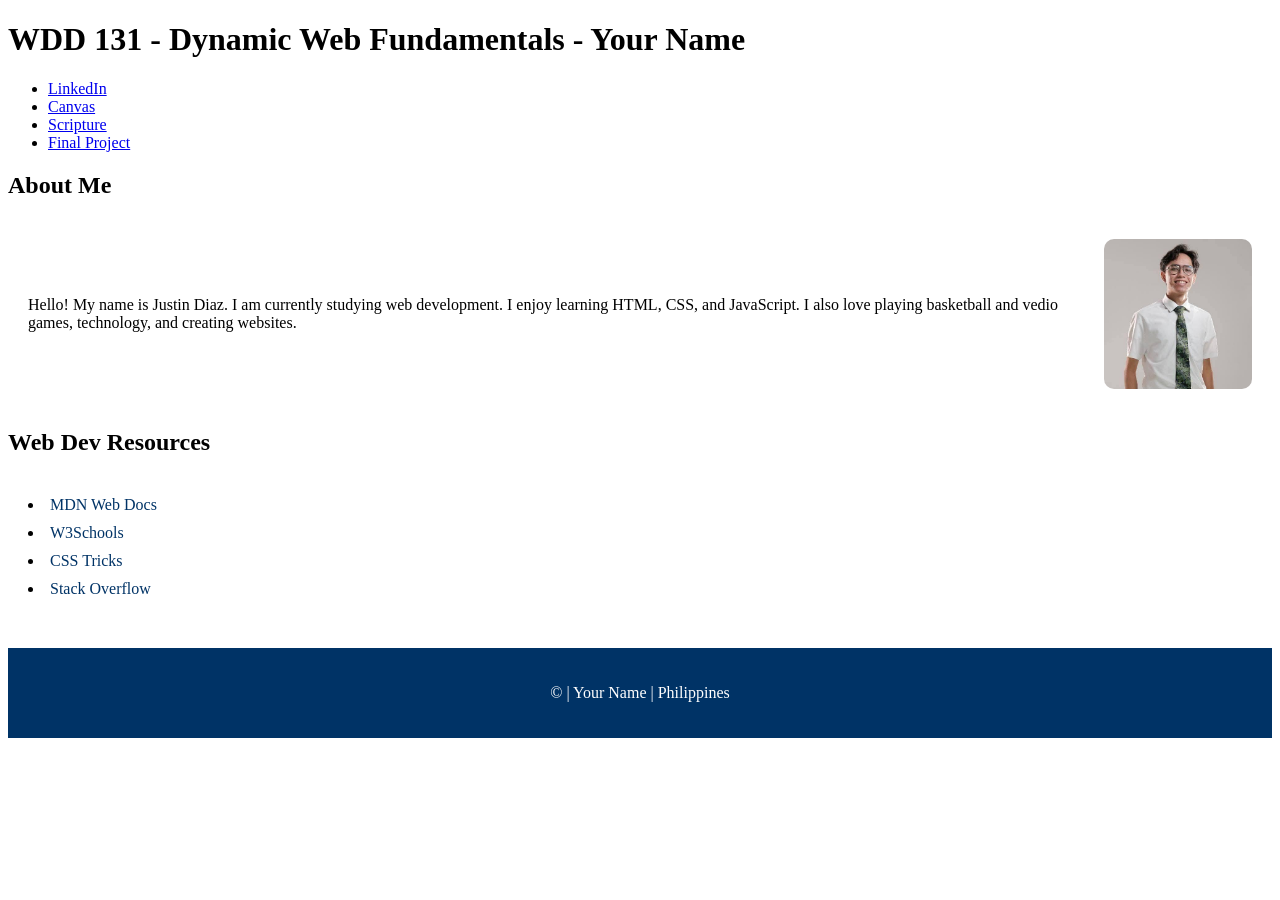
==== index.html @ d5359da7 "finish" ====
<!DOCTYPE html>
<body>

    <!-- HEADER -->
    <header>
        <h1>
            WDD 131 - Dynamic Web Fundamentals -
            <span class="highlight">Your Name</span>
        </h1>

        <nav>
            <ul class="navigation">
                <li><a href="https://www.linkedin.com" target="_blank">LinkedIn</a></li>
                <li><a href="https://byui.instructure.com" target="_blank">Canvas</a></li>
                <li><a href="https://www.churchofjesuschrist.org" target="_blank">Scripture</a></li>
                <li><a href="#">Final Project</a></li>
                 <link rel="stylesheet" href="css/style.css">
            </ul>
        </nav>
    </header>

    <!-- MAIN CONTENT -->
    <main>

        <!-- ABOUT ME SECTION -->
        <section class="card">
            <h2>About Me</h2>

            <div class="about-content">
                <div>
                    <p>
                        Hello! My name is Justin Diaz. I am currently studying web development.
                        I enjoy learning HTML, CSS, and JavaScript. I also love playing basketball and vedio games,
                        technology, and creating websites.
                    </p>
                </div>

                <img src="images/profile.jpg" alt="Profile Picture">
            </div>
        </section>

        <!-- RESOURCES SECTION -->
        <section class="card">
            <h2>Web Dev Resources</h2>

            <ul class="resources">
                <li><a href="https://developer.mozilla.org" target="_blank">MDN Web Docs</a></li>
                <li><a href="https://www.w3schools.com" target="_blank">W3Schools</a></li>
                <li><a href="https://css-tricks.com" target="_blank">CSS Tricks</a></li>
                <li><a href="https://stackoverflow.com" target="_blank">Stack Overflow</a></li>
            </ul>
        </section>

    </main>

    <!-- FOOTER -->
    <footer>
        <p>
            © <span id="currentyear"></span> | Your Name | Philippines
        </p>

        <p id="lastModified"></p>
    </footer>

</body>
</html>
---- css/style.css ----
/* RESET */
    text-align center


.card p,
.card ul {
    padding: 20px;
}

/* ABOUT CONTENT */
.about-content {
    display: flex;
    align-items: center;
    gap: 20px;
    padding: 20px;
}

.about-content img {
    width: 150px;
    height: 150px;
    object-fit: cover;
    border-radius: 10px;
}

/* RESOURCES */
.resources {
    list-style-position: inside;
}

.resources li {
    margin-bottom: 10px;
}

.resources a {
    color: #003366;
    text-decoration: none;
}

.resources a:hover {
    text-decoration: underline;
}

/* FOOTER */
footer {
    background-color: #003366;
    color: white;
    text-align: center;
    padding: 20px;
    margin-top: 20px;
}

#lastModified {
    color: #ffd700;
    margin-top: 10px;
}

/* RESPONSIVE DESIGN */
@media (max-width: 768px) {
    main {
        grid-template-columns: 1fr;
    }

    .about-content {
        flex-direction: column;
        text-align: center;
    }

    .navigation {
        flex-direction: column;
    }
}
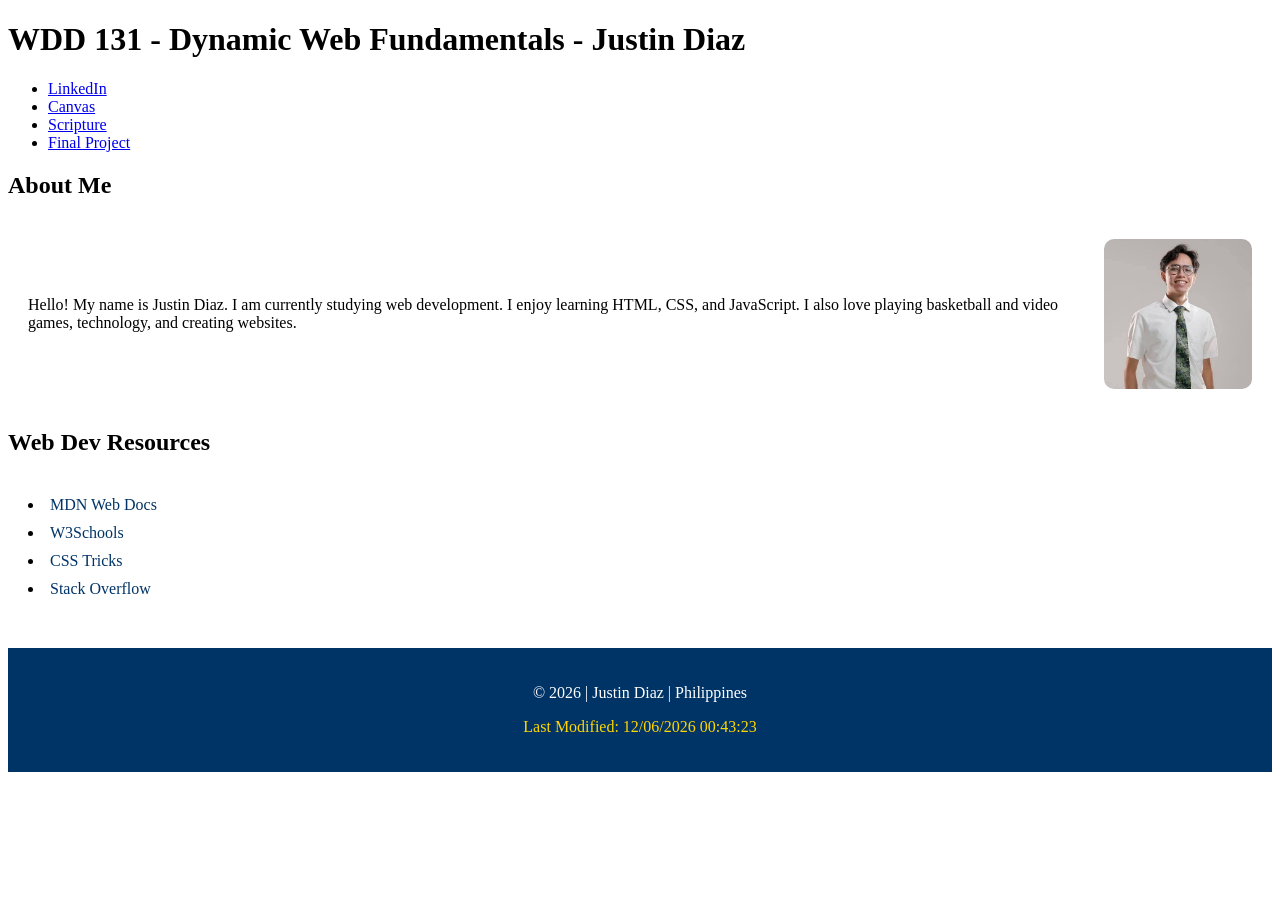
==== commit f0c35fb1: "finish" ====
--- a/index.html
+++ b/index.html
@@ -1,11 +1,21 @@
 <!DOCTYPE html>
+<html lang="en-US">
+<head>
+    <meta charset="UTF-8">
+    <meta name="viewport" content="width=device-width, initial-scale=1.0">
+    
+    <title>WDD 131 - Dynamic Web Fundamentals - Justin Diaz</title>
+    
+    <meta name="description" content="WDD 131 - Dynamic Web Fundamentals course assignment portal for Justin Diaz. Highlights web development skills and resources.">
+    <meta name="author" content="Justin Diaz">
+    
+    <link rel="stylesheet" href="styles/style.css">
+</head>
 <body>
 
-    <!-- HEADER -->
     <header>
         <h1>
-            WDD 131 - Dynamic Web Fundamentals -
-            <span class="highlight">Your Name</span>
+            <span id="course-title">WDD 131 - Dynamic Web Fundamentals</span> - Justin Diaz
         </h1>
 
         <nav>
@@ -14,35 +24,27 @@
                 <li><a href="https://byui.instructure.com" target="_blank">Canvas</a></li>
                 <li><a href="https://www.churchofjesuschrist.org" target="_blank">Scripture</a></li>
                 <li><a href="#">Final Project</a></li>
-                 <link rel="stylesheet" href="css/style.css">
             </ul>
         </nav>
     </header>
 
-    <!-- MAIN CONTENT -->
     <main>
-
-        <!-- ABOUT ME SECTION -->
         <section class="card">
             <h2>About Me</h2>
-
             <div class="about-content">
                 <div>
                     <p>
                         Hello! My name is Justin Diaz. I am currently studying web development.
-                        I enjoy learning HTML, CSS, and JavaScript. I also love playing basketball and vedio games,
+                        I enjoy learning HTML, CSS, and JavaScript. I also love playing basketball and video games,
                         technology, and creating websites.
                     </p>
                 </div>
-
-                <img src="images/profile.jpg" alt="Profile Picture">
+                <img src="images/profile.jpg" alt="Justin Diaz Profile Picture">
             </div>
         </section>
 
-        <!-- RESOURCES SECTION -->
         <section class="card">
             <h2>Web Dev Resources</h2>
-
             <ul class="resources">
                 <li><a href="https://developer.mozilla.org" target="_blank">MDN Web Docs</a></li>
                 <li><a href="https://www.w3schools.com" target="_blank">W3Schools</a></li>
@@ -50,16 +52,14 @@
                 <li><a href="https://stackoverflow.com" target="_blank">Stack Overflow</a></li>
             </ul>
         </section>
-
     </main>
 
-    <!-- FOOTER -->
     <footer>
         <p>
-            © <span id="currentyear"></span> | Your Name | Philippines
+            © <span id="currentyear"></span> | Justin Diaz | Philippines
         </p>
-
         <p id="lastModified"></p>
+        <script src="scripts/getdates.js"></script>
     </footer>
 
 </body>
--- a/styles/style.css
+++ b/styles/style.css
@@ -0,0 +1,71 @@
+/* RESET */
+    text-align center
+
+
+.card p,
+.card ul {
+    padding: 20px;
+}
+
+/* ABOUT CONTENT */
+.about-content {
+    display: flex;
+    align-items: center;
+    gap: 20px;
+    padding: 20px;
+}
+
+.about-content img {
+    width: 150px;
+    height: 150px;
+    object-fit: cover;
+    border-radius: 10px;
+}
+
+/* RESOURCES */
+.resources {
+    list-style-position: inside;
+}
+
+.resources li {
+    margin-bottom: 10px;
+}
+
+.resources a {
+    color: #003366;
+    text-decoration: none;
+}
+
+.resources a:hover {
+    text-decoration: underline;
+}
+
+/* FOOTER */
+footer {
+    background-color: #003366;
+    color: white;
+    text-align: center;
+    padding: 20px;
+    margin-top: 20px;
+}
+
+#lastModified {
+    color: #ffd700;
+    margin-top: 10px;
+}
+
+/* RESPONSIVE DESIGN */
+@media (max-width: 768px) {
+    main {
+        grid-template-columns: 1fr;
+    }
+
+    .about-content {
+        flex-direction: column;
+        text-align: center;
+    }
+
+    .navigation {
+        flex-direction: column;
+    }
+}
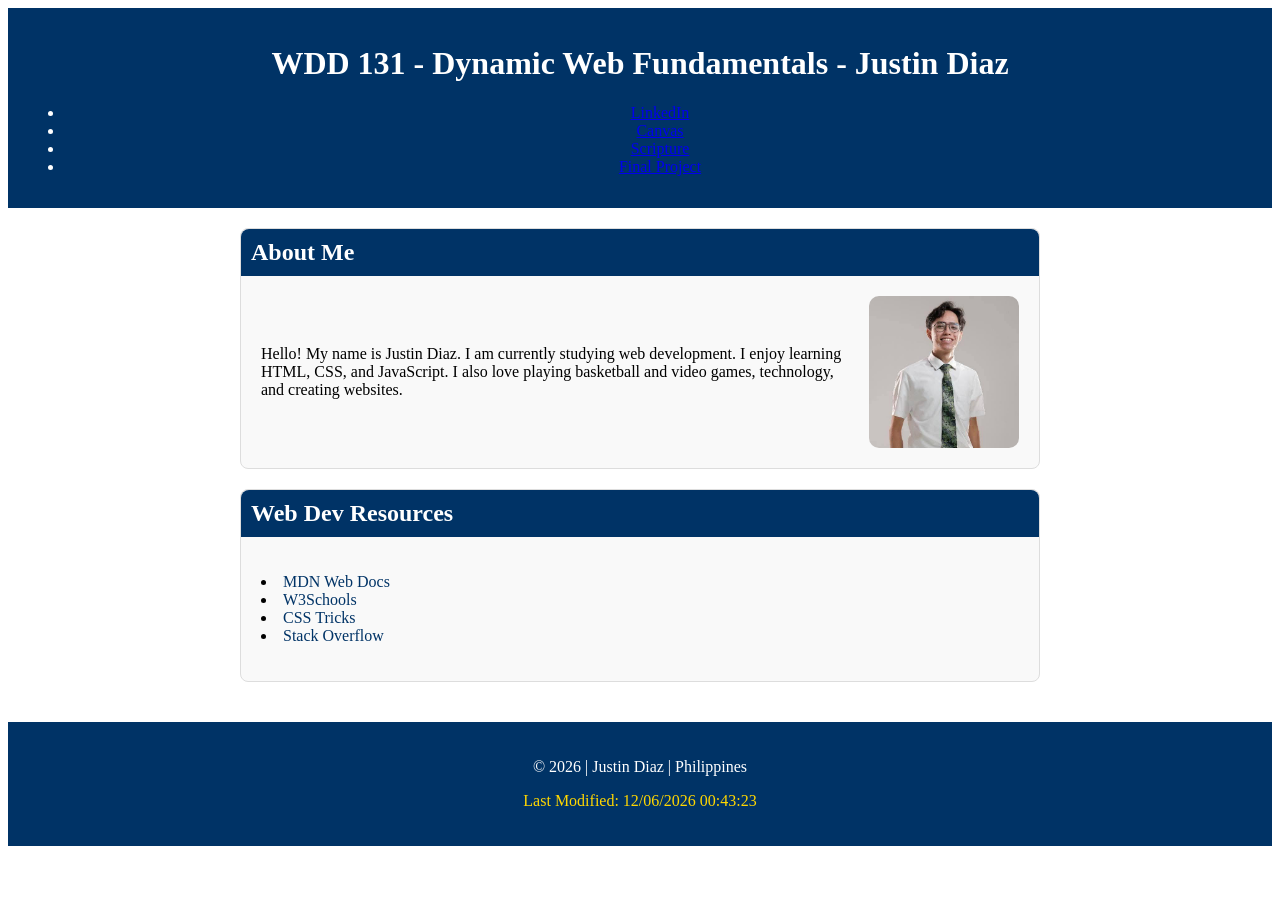
==== commit c939ec65: "finish" ====
--- a/index.html
+++ b/index.html
@@ -3,13 +3,15 @@
 <head>
     <meta charset="UTF-8">
     <meta name="viewport" content="width=device-width, initial-scale=1.0">
-    
     <title>WDD 131 - Dynamic Web Fundamentals - Justin Diaz</title>
-    
-    <meta name="description" content="WDD 131 - Dynamic Web Fundamentals course assignment portal for Justin Diaz. Highlights web development skills and resources.">
+    <meta name="description" content="Course portal for WDD 131: Dynamic Web Fundamentals.">
     <meta name="author" content="Justin Diaz">
-    
-    <link rel="stylesheet" href="styles/style.css">
+
+    <link rel="preconnect" href="https://fonts.googleapis.com">
+    <link rel="preconnect" href="https://fonts.gstatic.com" crossorigin>
+    <link href="https://fonts.googleapis.com/css2?family=Roboto:wght@400;700&display=swap" rel="stylesheet">
+
+    <link rel="stylesheet" href="styles/base.css">
 </head>
 <body>
 
--- a/styles/base.css
+++ b/styles/base.css
@@ -0,0 +1,83 @@
+/* css */
+header {
+    background-color: #003366;
+    color: white;
+    padding: 1rem;
+    text-align: center;
+}
+
+main {
+    max-width: 800px;
+    margin: 0 auto;
+    padding: 20px;
+    /* GRID REQUIREMENT */
+    display: grid;
+    grid-template-columns: 1fr; 
+    gap: 20px;
+}
+
+footer {
+    background-color: #003366;
+    color: white;
+    text-align: center;
+    padding: 20px;
+    margin-top: 20px;
+}
+
+/* CARD STYLES */
+.card {
+    border: 1px solid #ddd;
+    border-radius: 8px;
+    background-color: #f9f9f9;
+}
+
+.card h2 {
+    background-color: #003366;
+    color: white;
+    margin: 0;
+    padding: 10px;
+    border-radius: 8px 8px 0 0;
+}
+
+/* ABOUT CONTENT - FLEXBOX REQUIREMENT (Passed) */
+.about-content {
+    display: flex;
+    align-items: center;
+    gap: 20px;
+    padding: 20px;
+}
+
+.about-content img {
+    width: 150px;
+    height: auto;
+    border-radius: 10px;
+}
+
+/* RESOURCES - HOVER REQUIREMENT (Passed) */
+.resources {
+    list-style-position: inside;
+    padding: 20px;
+}
+
+.resources a {
+    color: #003366;
+    text-decoration: none;
+}
+
+.resources a:hover {
+    text-decoration: underline;
+    font-weight: bold;
+}
+
+#lastModified {
+    color: #ffd700;
+    margin-top: 10px;
+}
+
+/* RESPONSIVE DESIGN */
+@media (max-width: 600px) {
+    .about-content {
+        flex-direction: column;
+        text-align: center;
+    }
+}
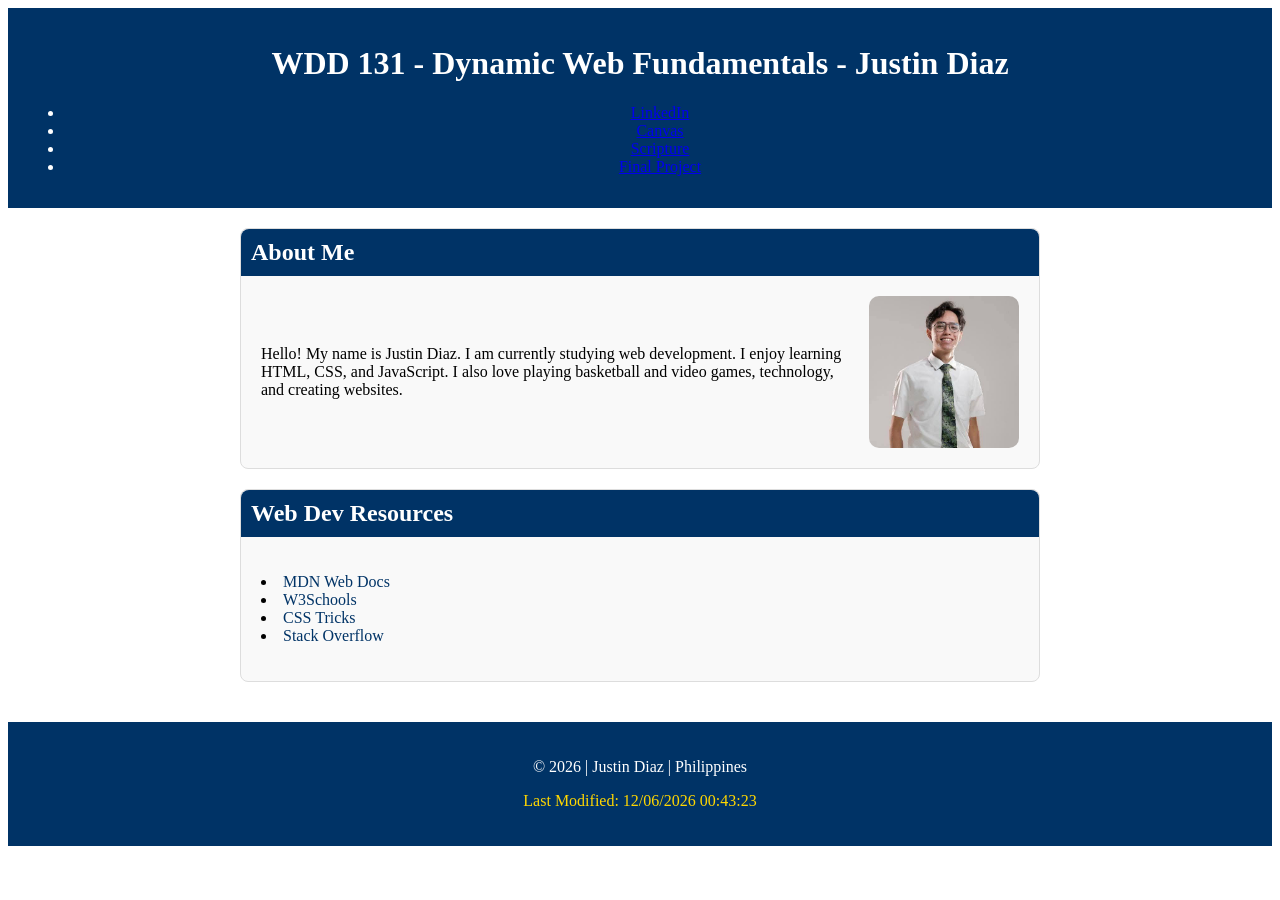
==== commit aade5b7f: "finish" ====
--- a/index.html
+++ b/index.html
@@ -12,6 +12,8 @@
     <link href="https://fonts.googleapis.com/css2?family=Roboto:wght@400;700&display=swap" rel="stylesheet">
 
     <link rel="stylesheet" href="styles/base.css">
+
+    <script src="scripts/getdates.js" defer></script>
 </head>
 <body>
 
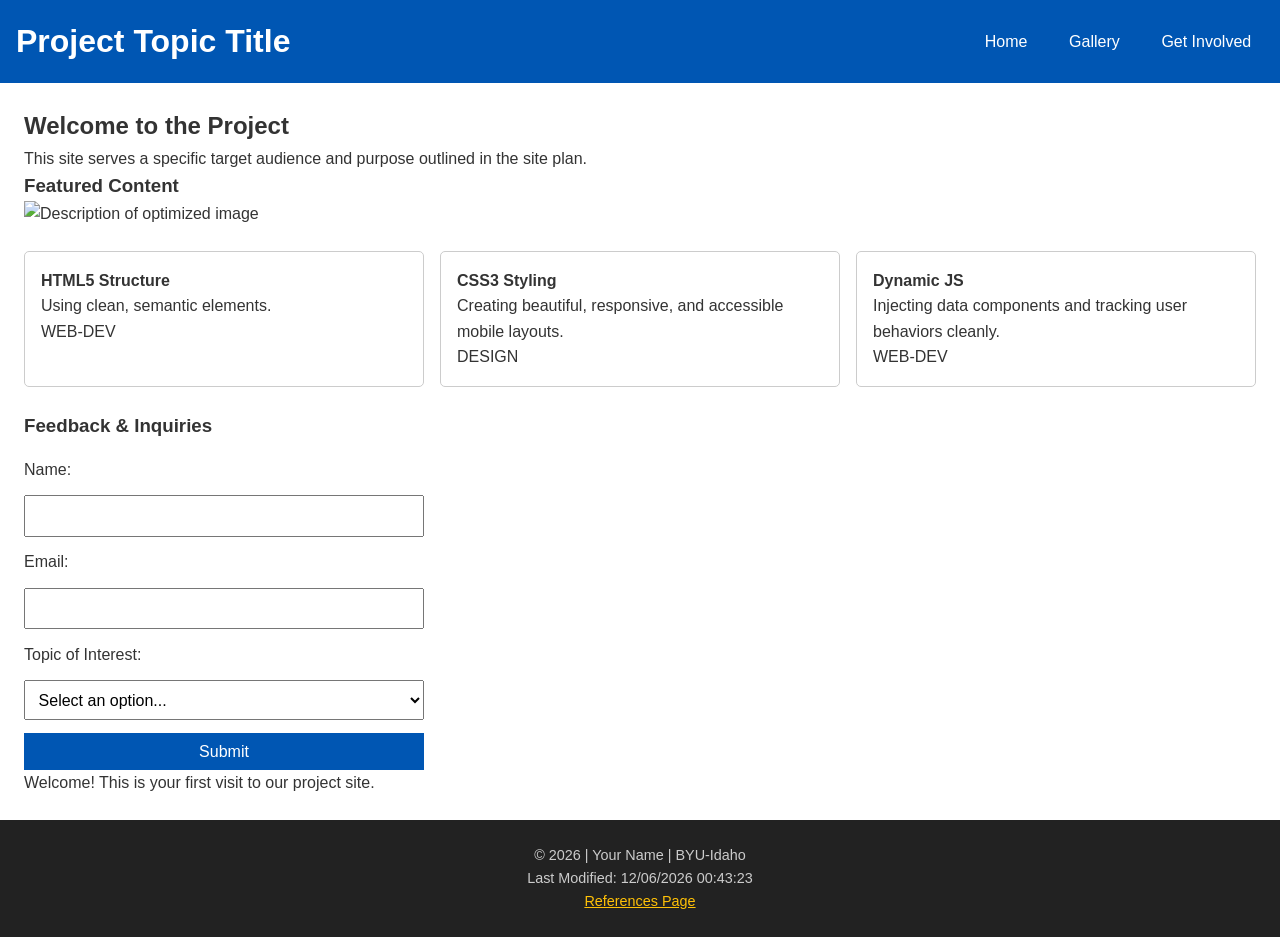
==== commit 00bf3851: "f" ====
--- a/index.html
+++ b/index.html
@@ -1,70 +1,65 @@
 <!DOCTYPE html>
-<html lang="en-US">
+<html lang="en">
 <head>
     <meta charset="UTF-8">
     <meta name="viewport" content="width=device-width, initial-scale=1.0">
-    <title>WDD 131 - Dynamic Web Fundamentals - Justin Diaz</title>
-    <meta name="description" content="Course portal for WDD 131: Dynamic Web Fundamentals.">
-    <meta name="author" content="Justin Diaz">
-
-    <link rel="preconnect" href="https://fonts.googleapis.com">
-    <link rel="preconnect" href="https://fonts.gstatic.com" crossorigin>
-    <link href="https://fonts.googleapis.com/css2?family=Roboto:wght@400;700&display=swap" rel="stylesheet">
-
-    <link rel="stylesheet" href="styles/base.css">
-
-    <script src="scripts/getdates.js" defer></script>
+    <title>My Project Title</title>
+    <link rel="stylesheet" href="styles/styles.css">
+    <script src="scripts/project.js" defer></script>
 </head>
 <body>
-
     <header>
-        <h1>
-            <span id="course-title">WDD 131 - Dynamic Web Fundamentals</span> - Justin Diaz
-        </h1>
-
-        <nav>
-            <ul class="navigation">
-                <li><a href="https://www.linkedin.com" target="_blank">LinkedIn</a></li>
-                <li><a href="https://byui.instructure.com" target="_blank">Canvas</a></li>
-                <li><a href="https://www.churchofjesuschrist.org" target="_blank">Scripture</a></li>
-                <li><a href="#">Final Project</a></li>
-            </ul>
+        <h1>Project Topic Title</h1>
+        <button id="menu-toggle" aria-label="Toggle Menu">&#9776;</button>
+        <nav id="main-nav">
+            <a href="index.html" class="active">Home</a>
+            <a href="gallery.html">Gallery</a>
+            <a href="join.html">Get Involved</a>
         </nav>
     </header>
 
     <main>
-        <section class="card">
-            <h2>About Me</h2>
-            <div class="about-content">
-                <div>
-                    <p>
-                        Hello! My name is Justin Diaz. I am currently studying web development.
-                        I enjoy learning HTML, CSS, and JavaScript. I also love playing basketball and video games,
-                        technology, and creating websites.
-                    </p>
-                </div>
-                <img src="images/profile.jpg" alt="Justin Diaz Profile Picture">
-            </div>
+        <section id="hero">
+            <h2>Welcome to the Project</h2>
+            <p>This site serves a specific target audience and purpose outlined in the site plan.</p>
         </section>
 
-        <section class="card">
-            <h2>Web Dev Resources</h2>
-            <ul class="resources">
-                <li><a href="https://developer.mozilla.org" target="_blank">MDN Web Docs</a></li>
-                <li><a href="https://www.w3schools.com" target="_blank">W3Schools</a></li>
-                <li><a href="https://css-tricks.com" target="_blank">CSS Tricks</a></li>
-                <li><a href="https://stackoverflow.com" target="_blank">Stack Overflow</a></li>
-            </ul>
+        <section id="featured-content">
+            <h3>Featured Content</h3>
+            <picture>
+                <img src="images/placeholder-low.jpg" data-src="images/optimized-hero.jpg" alt="Description of optimized image" loading="lazy" class="lazy-img">
+            </picture>
+            <div id="dynamic-cards">
+                </div>
+        </section>
+
+        <section id="form-section">
+            <h3>Feedback & Inquiries</h3>
+            <form id="project-form" action="thanks.html" method="get">
+                <label biographies-label for="user-name">Name:</label>
+                <input type="text" id="user-name" name="userName" required>
+
+                <label for="user-email">Email:</label>
+                <input type="email" id="user-email" name="userEmail" required>
+
+                <label for="interest-select">Topic of Interest:</label>
+                <select id="interest-select" name="interest" required>
+                    <option value="" disabled selected>Select an option...</option>
+                    <option value="web-dev">Web Development</option>
+                    <option value="design">UI/UX Design</option>
+                    <option value="other">Other</option>
+                </select>
+
+                <button type="submit">Submit</button>
+            </form>
+            <p id="visit-counter"></p>
         </section>
     </main>
 
     <footer>
-        <p>
-            © <span id="currentyear"></span> | Justin Diaz | Philippines
-        </p>
-        <p id="lastModified"></p>
-        <script src="scripts/getdates.js"></script>
+        <p>&copy; <span id="current-year"></span> | Your Name | BYU-Idaho</p>
+        <p>Last Modified: <span id="last-modified"></span></p>
+        <p><a href="references.html">References Page</a></p>
     </footer>
-
 </body>
 </html>
--- a/styles/styles.css
+++ b/styles/styles.css
@@ -0,0 +1,126 @@
+/* Custom variables for quick styling adjustments */
+:root {
+    --primary-color: #0056b3;
+    --secondary-color: #e9ecef;
+    --text-color: #333;
+    --accent-color: #ffc107;
+}
+
+* {
+    box-sizing: border-box;
+    margin: 0;
+    padding: 0;
+}
+
+body {
+    font-family: 'Segoe UI', Tahoma, Geneva, Verdana, sans-serif;
+    line-height: 1.6;
+    color: var(--text-color);
+}
+
+header {
+    background-color: var(--primary-color);
+    color: white;
+    padding: 1rem;
+    display: flex;
+    justify-content: space-between;
+    align-items: center;
+}
+
+#menu-toggle {
+    font-size: 1.5rem;
+    background: none;
+    border: none;
+    color: white;
+    cursor: pointer;
+}
+
+nav {
+    display: none; /* Hide for mobile dropdown by default */
+    flex-direction: column;
+    width: 100%;
+}
+
+nav.open {
+    display: flex;
+}
+
+nav a {
+    color: white;
+    padding: 0.8rem;
+    text-decoration: none;
+}
+
+main {
+    padding: 1.5rem;
+}
+
+/* Form Styles */
+form {
+    display: flex;
+    flex-direction: column;
+    gap: 0.8rem;
+    max-width: 400px;
+    margin-top: 1rem;
+}
+
+input, select, button {
+    padding: 0.6rem;
+    font-size: 1rem;
+}
+
+button {
+    background-color: var(--primary-color);
+    color: white;
+    border: none;
+    cursor: pointer;
+}
+
+/* Card layout grid setup */
+#dynamic-cards {
+    display: grid;
+    grid-template-columns: 1fr;
+    gap: 1rem;
+    margin: 1.5rem 0;
+}
+
+.card {
+    border: 1px solid #ccc;
+    padding: 1rem;
+    border-radius: 5px;
+    background-color: #fff;
+}
+
+footer {
+    background-color: #222;
+    color: #ccc;
+    text-align: center;
+    padding: 1.5rem;
+    font-size: 0.9rem;
+}
+
+footer a {
+    color: var(--accent-color);
+}
+
+/* Tablet & Desktop Adjustments (Responsive Media Queries) */
+@media (min-width: 768px) {
+    #menu-toggle {
+        display: none; /* Hide toggle on desktop */
+    }
+
+    header {
+        flex-direction: row;
+    }
+
+    nav {
+        display: flex;
+        flex-direction: row;
+        width: auto;
+        gap: 1rem;
+    }
+
+    #dynamic-cards {
+        grid-template-columns: repeat(3, 1fr); /* 3 column layout on wide screens */
+    }
+}
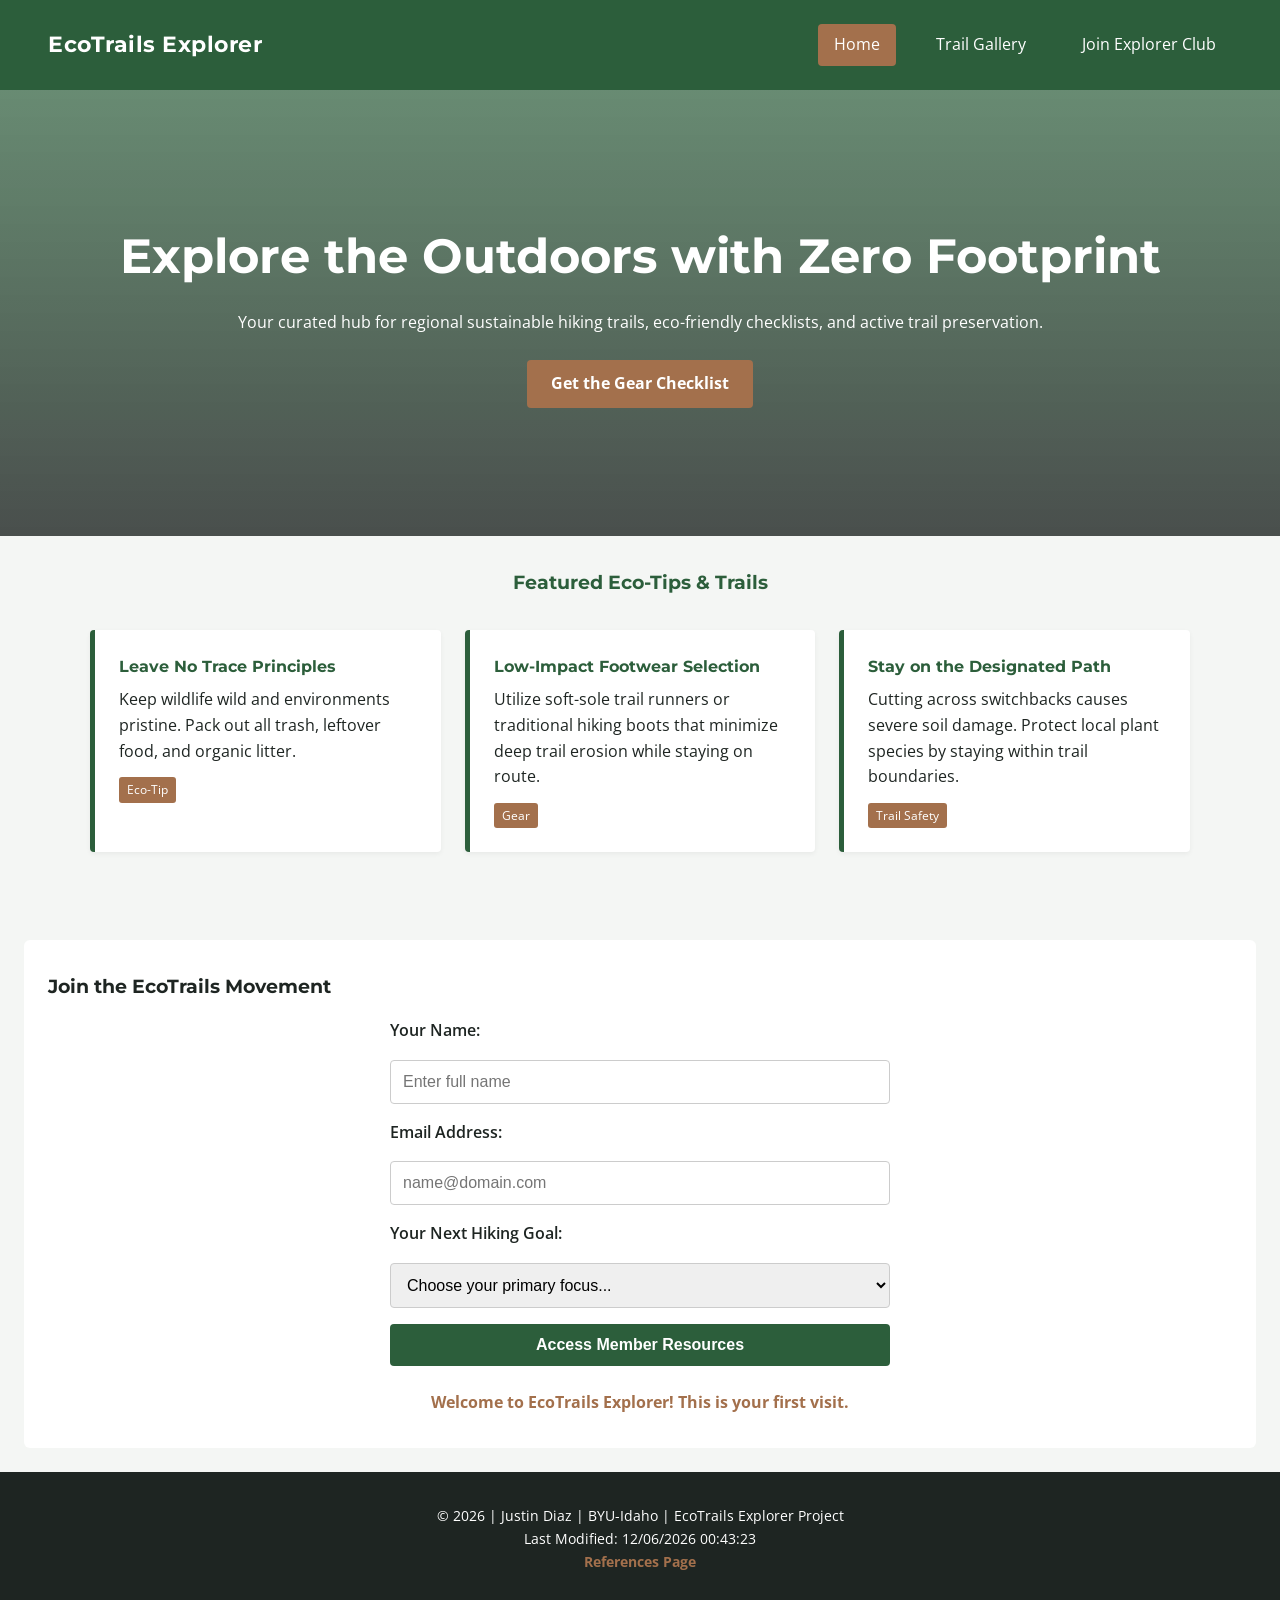
==== commit a417f9ae: "finish" ====
--- a/index.html
+++ b/index.html
@@ -3,61 +3,68 @@
 <head>
     <meta charset="UTF-8">
     <meta name="viewport" content="width=device-width, initial-scale=1.0">
-    <title>My Project Title</title>
-    <link rel="stylesheet" href="styles/styles.css">
-    <script src="scripts/project.js" defer></script>
+    <title>EcoTrails Explorer | Sustainable Hiking Hub</title>
+    <meta name="description" content="Discover regional sustainable hiking trails, detailed eco-tips, and actionable checklists for outdoor enthusiasts matching Justin Diaz's project design.">
+    <meta name="author" content="Justin Diaz">
+    
+    <link rel="preconnect" href="https://fonts.googleapis.com">
+    <link rel="preconnect" href="https://fonts.gstatic.com" crossorigin>
+    <link href="https://fonts.googleapis.com/css2?family=Montserrat:wght@400;700&family=Open+Sans&display=swap" rel="stylesheet">
+    
+    <link rel="stylesheet" href="css/styles.css">
+    <script src="js/project.js" defer></script>
 </head>
 <body>
     <header>
-        <h1>Project Topic Title</h1>
+        <div class="logo">EcoTrails Explorer</div>
         <button id="menu-toggle" aria-label="Toggle Menu">&#9776;</button>
         <nav id="main-nav">
             <a href="index.html" class="active">Home</a>
-            <a href="gallery.html">Gallery</a>
-            <a href="join.html">Get Involved</a>
+            <a href="gallery.html">Trail Gallery</a>
+            <a href="join.html">Join Explorer Club</a>
         </nav>
     </header>
 
     <main>
         <section id="hero">
-            <h2>Welcome to the Project</h2>
-            <p>This site serves a specific target audience and purpose outlined in the site plan.</p>
+            <div class="hero-content">
+                <h2>Explore the Outdoors with Zero Footprint</h2>
+                <p>Your curated hub for regional sustainable hiking trails, eco-friendly checklists, and active trail preservation.</p>
+                <a href="#form-section" class="cta-btn">Get the Gear Checklist</a>
+            </div>
         </section>
 
         <section id="featured-content">
-            <h3>Featured Content</h3>
-            <picture>
-                <img src="images/placeholder-low.jpg" data-src="images/optimized-hero.jpg" alt="Description of optimized image" loading="lazy" class="lazy-img">
-            </picture>
+            <h3>Featured Eco-Tips & Trails</h3>
             <div id="dynamic-cards">
                 </div>
         </section>
 
         <section id="form-section">
-            <h3>Feedback & Inquiries</h3>
+            <h3>Join the EcoTrails Movement</h3>
             <form id="project-form" action="thanks.html" method="get">
-                <label biographies-label for="user-name">Name:</label>
-                <input type="text" id="user-name" name="userName" required>
+                <label for="user-name">Your Name:</label>
+                <input type="text" id="user-name" name="userName" required placeholder="Enter full name">
 
-                <label for="user-email">Email:</label>
-                <input type="email" id="user-email" name="userEmail" required>
+                <label for="user-email">Email Address:</label>
+                <input type="email" id="user-email" name="userEmail" required placeholder="name@domain.com">
 
-                <label for="interest-select">Topic of Interest:</label>
+                <label for="interest-select">Your Next Hiking Goal:</label>
                 <select id="interest-select" name="interest" required>
-                    <option value="" disabled selected>Select an option...</option>
-                    <option value="web-dev">Web Development</option>
-                    <option value="design">UI/UX Design</option>
-                    <option value="other">Other</option>
+                    <option value="" disabled selected>Choose your primary focus...</option>
+                    <option value="beginner">Beginner Friendly Eco-Trails</option>
+                    <option value="checklist">Sustainable Gear Checklists</option>
+                    <option value="volunteer">Trail Preservation Volunteer</option>
                 </select>
 
-                <button type="submit">Submit</button>
+                <button type="submit">Access Member Resources</button>
             </form>
             <p id="visit-counter"></p>
         </section>
     </main>
 
     <footer>
-        <p>&copy; <span id="current-year"></span> | Your Name | BYU-Idaho</p>
+        <p>&copy; <span id="current-year"></span> | Justin Diaz | BYU-Idaho | EcoTrails Explorer Project</p>
         <p>Last Modified: <span id="last-modified"></span></p>
         <p><a href="references.html">References Page</a></p>
     </footer>
--- a/css/styles.css
+++ b/css/styles.css
@@ -0,0 +1,248 @@
+/* --- Color Palette & Variables from Site Plan --- */
+:root {
+    --primary-color: #2C5E3B;    /* Forest Green */
+    --secondary-color: #A3704C;  /* Earth Brown */
+    --bg-color: #F4F6F4;         /* Soft Off-White/Gray */
+    --text-color: #1E2522;       /* Dark Charcoal */
+    --white: #ffffff;
+}
+
+* {
+    box-sizing: border-box;
+    margin: 0;
+    padding: 0;
+}
+
+body {
+    font-family: 'Open Sans', sans-serif; /* Assigned Body Font */
+    background-color: var(--bg-color);
+    color: var(--text-color);
+    line-height: 1.6;
+}
+
+/* Headings Typography */
+h1, h2, h3, h4, .logo {
+    font-family: 'Montserrat', sans-serif; /* Assigned Heading Font */
+    font-weight: 700;
+}
+
+header {
+    background-color: var(--primary-color);
+    color: var(--white);
+    padding: 1.2rem;
+    display: flex;
+    justify-content: space-between;
+    align-items: center;
+    position: relative;
+}
+
+.logo {
+    font-size: 1.4rem;
+    letter-spacing: 0.5px;
+}
+
+#menu-toggle {
+    font-size: 1.6rem;
+    background: none;
+    border: none;
+    color: var(--white);
+    cursor: pointer;
+}
+
+nav {
+    display: none; 
+    flex-direction: column;
+    width: 100%;
+    position: absolute;
+    top: 100%;
+    left: 0;
+    background-color: var(--primary-color);
+    z-index: 10;
+    padding: 0.5rem 0;
+}
+
+nav.open {
+    display: flex;
+}
+
+nav a {
+    color: var(--white);
+    padding: 0.8rem 1.5rem;
+    text-decoration: none;
+    border-bottom: 1px solid rgba(255, 255, 255, 0.1);
+}
+
+nav a:hover, nav a.active {
+    background-color: var(--secondary-color);
+}
+
+/* Massive Hero Layout */
+#hero {
+    background: linear-gradient(rgba(44, 94, 59, 0.7), rgba(30, 37, 34, 0.8)), url('../images/optimized-hero.jpg') no-repeat center center/cover;
+    color: var(--white);
+    text-align: center;
+    padding: 4rem 1.5rem;
+}
+
+.hero-content h2 {
+    font-size: 2rem;
+    margin-bottom: 1rem;
+}
+
+.cta-btn {
+    display: inline-block;
+    background-color: var(--secondary-color);
+    color: var(--white);
+    padding: 0.7rem 1.5rem;
+    text-decoration: none;
+    margin-top: 1.5rem;
+    border-radius: 4px;
+    font-weight: bold;
+    transition: background-color 0.3s;
+}
+
+.cta-btn:hover {
+    background-color: var(--primary-color);
+}
+
+/* Core Wireframe Grid Elements */
+#featured-content {
+    padding: 2rem 1.5rem;
+}
+
+#featured-content h3 {
+    text-align: center;
+    margin-bottom: 1.5rem;
+    color: var(--primary-color);
+}
+
+#dynamic-cards {
+    display: grid;
+    grid-template-columns: 1fr; /* Stacked 1x1 on Mobile Wireframe */
+    gap: 1.5rem;
+}
+
+.card {
+    background-color: var(--white);
+    border-left: 5px solid var(--primary-color);
+    padding: 1.5rem;
+    border-radius: 4px;
+    box-shadow: 0 2px 5px rgba(0,0,0,0.05);
+}
+
+.card h4 {
+    color: var(--primary-color);
+    margin-bottom: 0.5rem;
+}
+
+.badge {
+    display: inline-block;
+    background-color: var(--secondary-color);
+    color: var(--white);
+    font-size: 0.75rem;
+    padding: 0.2rem 0.5rem;
+    border-radius: 3px;
+    margin-top: 0.8rem;
+}
+
+/* Form Styling */
+#form-section {
+    background-color: var(--white);
+    padding: 2rem 1.5rem;
+    margin: 1.5rem;
+    border-radius: 6px;
+}
+
+form {
+    display: flex;
+    flex-direction: column;
+    gap: 1rem;
+    max-width: 500px;
+    margin: 1rem auto 0 auto;
+}
+
+label {
+    font-weight: 600;
+}
+
+input, select, button {
+    padding: 0.75rem;
+    border: 1px solid #ccc;
+    border-radius: 4px;
+    font-size: 1rem;
+}
+
+button[type="submit"] {
+    background-color: var(--primary-color);
+    color: var(--white);
+    border: none;
+    font-weight: bold;
+    cursor: pointer;
+    transition: background 0.3s;
+}
+
+button[type="submit"]:hover {
+    background-color: var(--secondary-color);
+}
+
+#visit-counter {
+    text-align: center;
+    margin-top: 1.5rem;
+    font-weight: bold;
+    color: var(--secondary-color);
+}
+
+footer {
+    background-color: var(--text-color);
+    color: var(--white);
+    text-align: center;
+    padding: 2rem 1.5rem;
+    font-size: 0.9rem;
+}
+
+footer a {
+    color: var(--secondary-color);
+    text-decoration: none;
+    font-weight: bold;
+}
+
+/* --- Desktop View Wireframe Conversion --- */
+@media (min-width: 768px) {
+    #menu-toggle {
+        display: none;
+    }
+
+    header {
+        padding: 1.5rem 3rem;
+    }
+
+    nav {
+        display: flex;
+        flex-direction: row;
+        width: auto;
+        position: static;
+        padding: 0;
+        gap: 1.5rem;
+    }
+
+    nav a {
+        border-bottom: none;
+        padding: 0.5rem 1rem;
+        border-radius: 4px;
+    }
+
+    #hero {
+        padding: 8rem 2rem;
+    }
+
+    .hero-content h2 {
+        font-size: 3rem;
+    }
+
+    /* Wireframe Grid Layout Component */
+    #dynamic-cards {
+        grid-template-columns: repeat(3, 1fr); 
+        max-width: 1100px;
+        margin: 2rem auto;
+    }
+}
